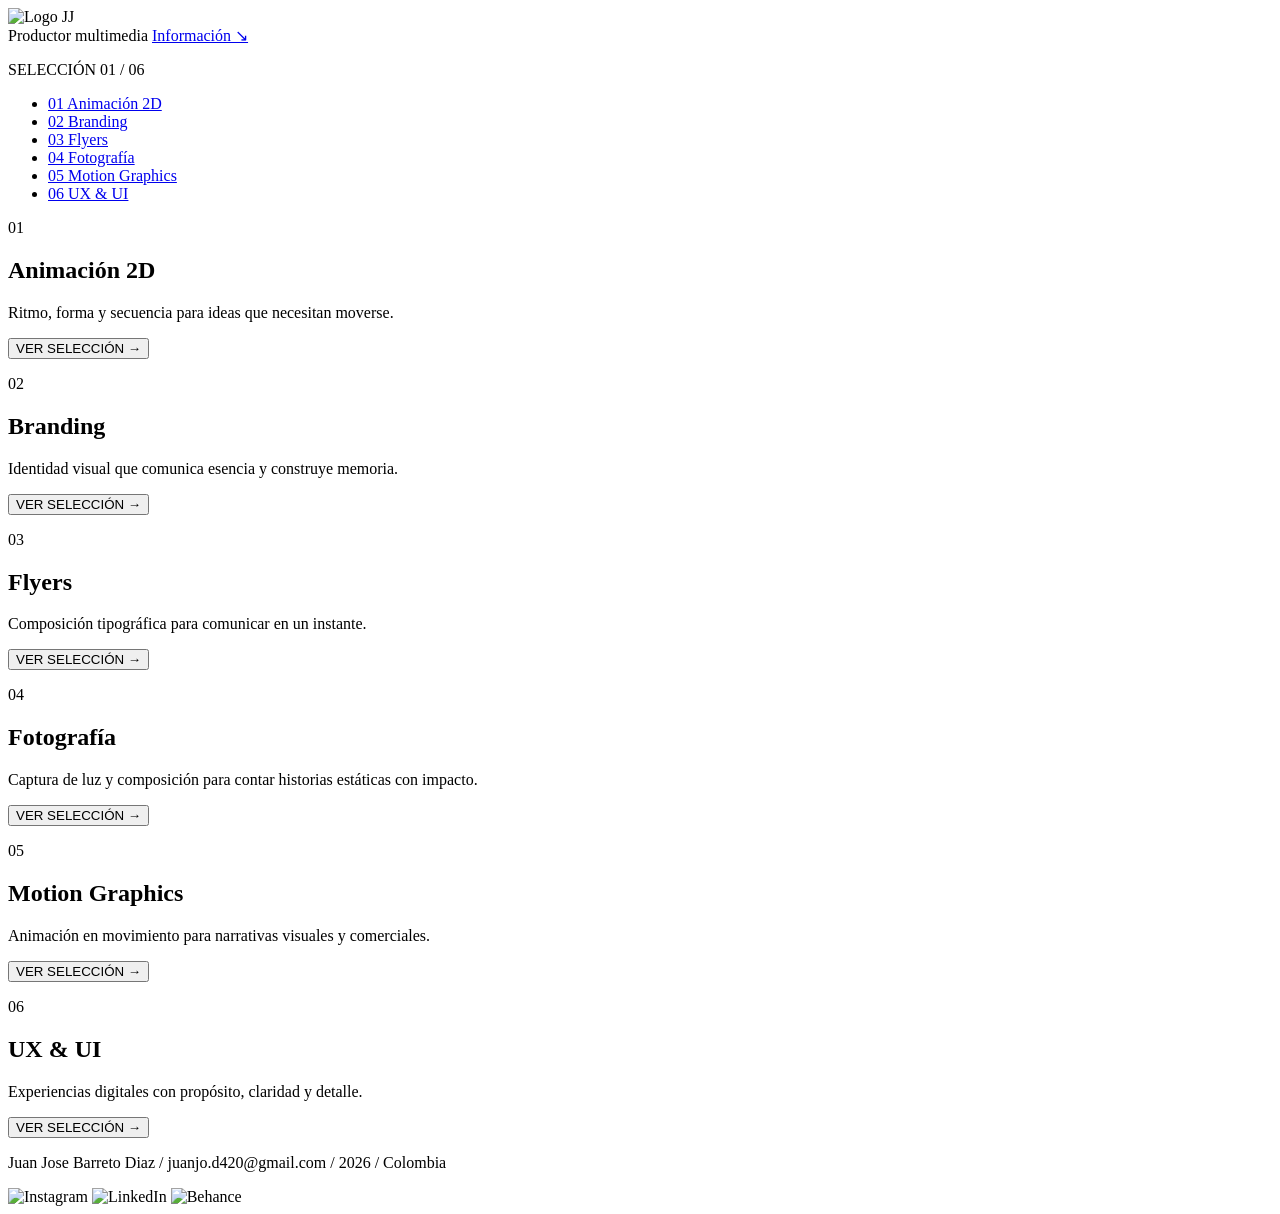
==== index.html @ 031a783a "Add files via upload" ====
<!DOCTYPE html>
<html lang="es">
<head>
  <!-- La "Cabeza": Aquí van las configuraciones invisibles y los enlaces -->
  <meta charset="UTF-8">
  <meta name="viewport" content="width=device-width, initial-scale=1.0">
  <title>Portafolio Animación 2D</title>
  
  <!-- Traemos las tipografías oficiales de tu diseño -->
  <link href="https://fonts.googleapis.com/css2?family=DM+Mono:wght@400;500&family=Inter:wght@400;600;800&display=swap" rel="stylesheet">
  
  <!-- Conectamos este archivo con nuestra "pintura" (CSS) -->
  <link rel="stylesheet" href="css/estilos.css">
</head>
<body>
  <!-- El "Cuerpo": Aquí va TODO lo que el usuario ve en pantalla -->

  <!-- 1. El menú súper pequeñito que vimos arriba a la derecha en el video -->
  <header class="menu-superior">
    
    <div class="logo-contenedor">
      <img src="https://placehold.co/40x40/FF5A36/FFFFFF?text=JJ" alt="Logo JJ" class="logo-img">
      <span class="logo-texto"></span>
    </div>

    <div class="menu-enlaces">
      <span class="pildora-header">Productor multimedia</span>
      <a href="informacion.html" class="pildora-header">Información ↘</a>
    </div>

  </header>
  <!-- 2. Una caja gigante que va a envolver nuestras dos columnas -->
  <div class="contenedor-dos-columnas">
    
    <!-- COLUMNA IZQUIERDA: Tu barra lateral de navegación -->
    <aside class="columna-izquierda">
      <p class="etiqueta-pequena">SELECCIÓN 01 / 06</p>
      
      <!-- Tu lista de botones (píldoras) -->
      <nav>
        <ul class="lista-botones">
          <li><a href="#animacion-2d" class="boton-pildora boton-activo">01 Animación 2D</a></li>
          <li><a href="#branding" class="boton-pildora">02 Branding</a></li>
          <li><a href="#flyers" class="boton-pildora">03 Flyers</a></li>
          <li><a href="#fotografia" class="boton-pildora">04 Fotografía</a></li>
          <li><a href="#motion-graphics" class="boton-pildora">05 Motion Graphics</a></li>
          <li><a href="#ux-ui" class="boton-pildora">06 UX & UI</a></li>
        </ul>
      </nav>
    </aside>

    <!-- COLUMNA DERECHA: La tarjeta grande donde muestras tu proyecto -->
    <!-- LA CAJA DE LA DERECHA -->
    <main class="columna-derecha">
      
      <!-- Tarjeta 01: Animación (Clara) -->
      <section class="tarjeta-proyecto" id="animacion-2d">
        <p class="numero-proyecto">01</p>
        <h1>Animación 2D</h1>
        <p class="descripcion">Ritmo, forma y secuencia para ideas que necesitan moverse.</p>
        <a href="animacion-interna.html"><button class="boton-ver-mas">VER SELECCIÓN →</button></a>
      </section>

      <!-- Tarjeta 02: Branding (Oscura) -->
      <section class="tarjeta-proyecto tarjeta-oscura-principal" id="branding">
        <p class="numero-proyecto">02</p>
        <h1>Branding</h1>
        <p class="descripcion">Identidad visual que comunica esencia y construye memoria.</p>
        <a href="branding-interna.html"><button class="boton-ver-mas">VER SELECCIÓN →</button></a>
      </section>

      <!-- Tarjeta 03: Flyers (Oscura) -->
      <section class="tarjeta-proyecto tarjeta-oscura-principal" id="flyers">
        <p class="numero-proyecto">03</p>
        <h1>Flyers</h1>
        <p class="descripcion">Composición tipográfica para comunicar en un instante.</p>
        <a href="flyers-interna.html"><button class="boton-ver-mas">VER SELECCIÓN →</button></a>
      </section>

      <!-- Tarjeta 04: Fotografía (Clara) -->
      <section class="tarjeta-proyecto" id="fotografia">
        <p class="numero-proyecto">04</p>
        <h1>Fotografía</h1>
        <p class="descripcion">Captura de luz y composición para contar historias estáticas con impacto.</p>
        <a href="fotografia-interna.html"><button class="boton-ver-mas">VER SELECCIÓN →</button></a>
      </section>

      <!-- Tarjeta 05: Motion Graphics (Oscura) -->
      <section class="tarjeta-proyecto tarjeta-oscura-principal" id="motion-graphics">
        <p class="numero-proyecto">05</p>
        <h1>Motion Graphics</h1>
        <p class="descripcion">Animación en movimiento para narrativas visuales y comerciales.</p>
        <a href="motion-interna.html"><button class="boton-ver-mas">VER SELECCIÓN →</button></a>
      </section>

      <!-- Tarjeta 06: UX & UI (Clara) -->
      <section class="tarjeta-proyecto" id="ux-ui">
        <p class="numero-proyecto">06</p>
        <h1>UX & UI</h1>
        <p class="descripcion">Experiencias digitales con propósito, claridad y detalle.</p>
        <a href="ux-interna.html"><button class="boton-ver-mas">VER SELECCIÓN →</button></a>
      </section>

    </main> <!-- FIN DE LA CAJA DE LA DERECHA -->
    
    <!-- Puedes seguir duplicando esto para Fotografía, Motion Graphics, etc. -->

  </div>
  <footer class="pie-pagina">
    <p>Juan Jose Barreto Diaz / juanjo.d420@gmail.com / 2026 / Colombia</p>
    
    <div class="redes-sociales">
      <img src="https://placehold.co/30x30/0A1128/FFFFFF?text=IG" alt="Instagram">
      <img src="https://placehold.co/30x30/0A1128/FFFFFF?text=IN" alt="LinkedIn">
      <img src="https://placehold.co/30x30/0A1128/FFFFFF?text=Be" alt="Behance">
    </div>
  </footer>
</body>
</html>
</body>
</html>
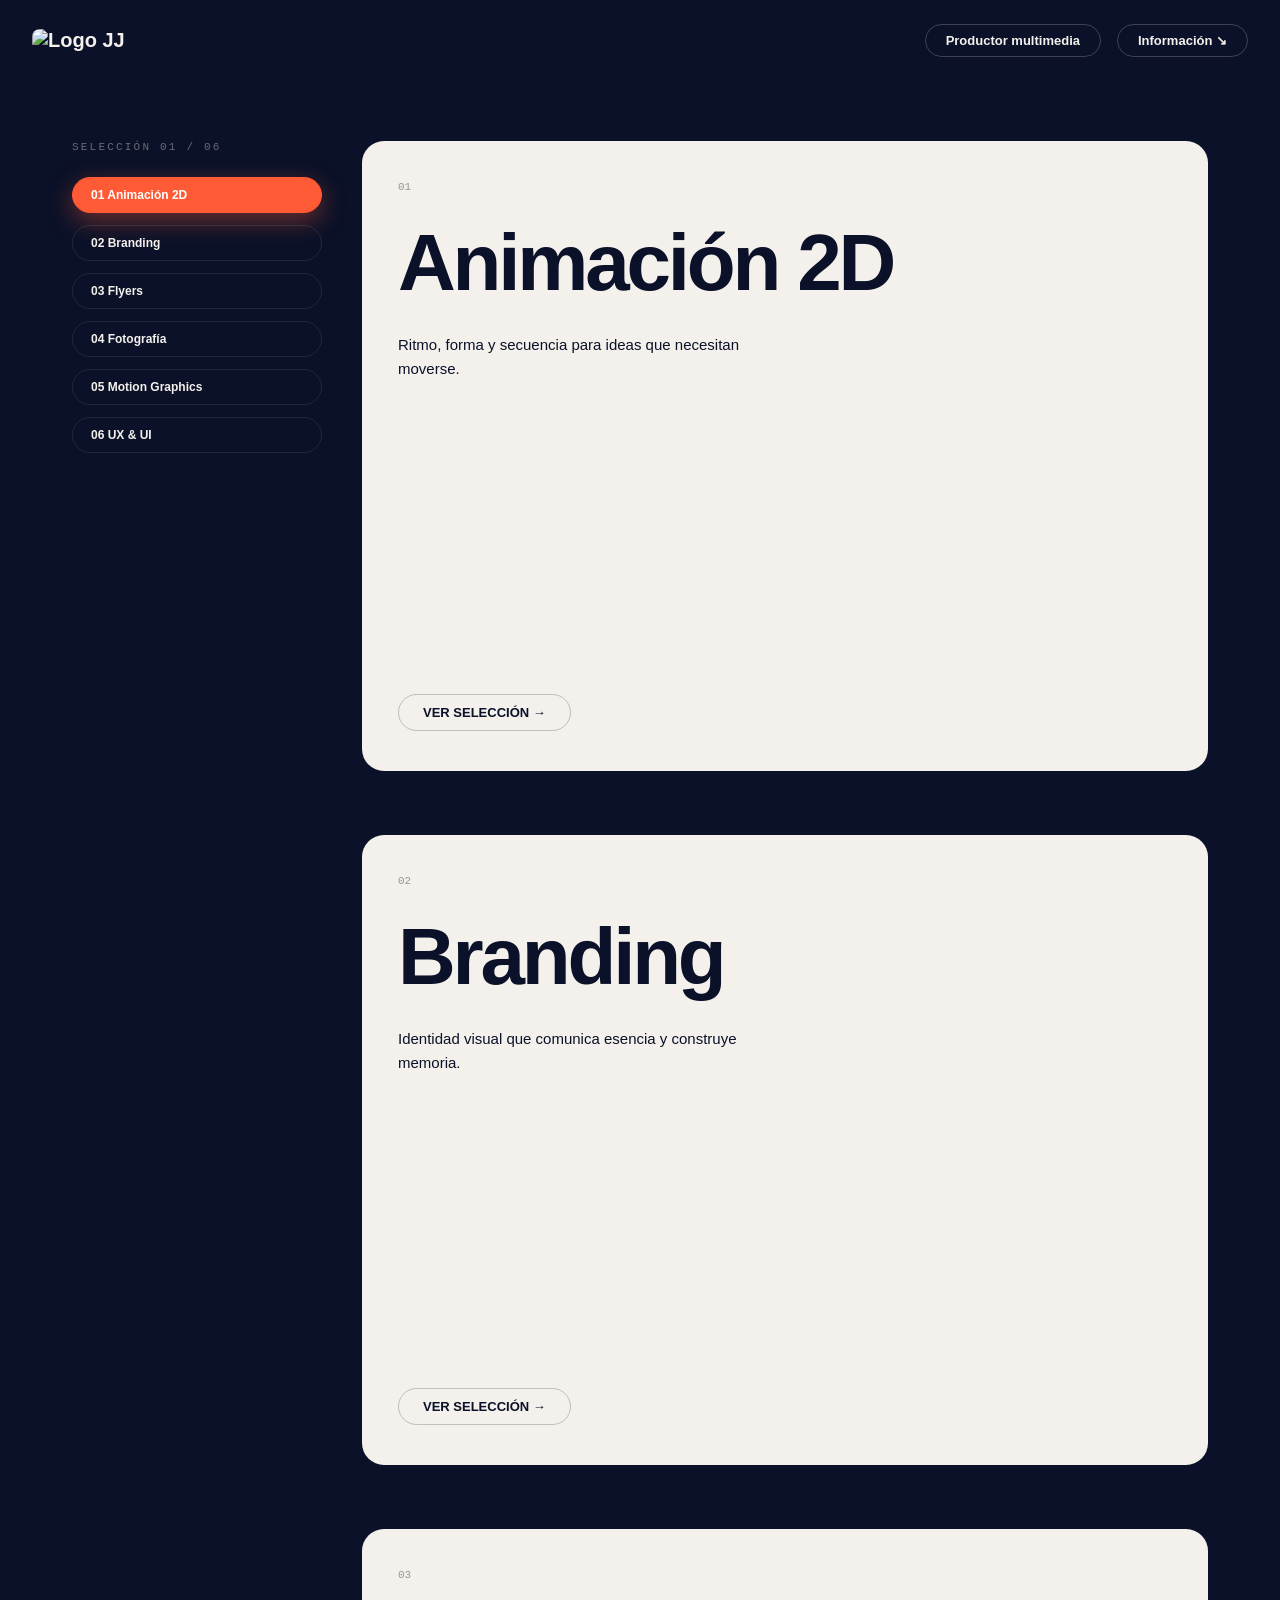
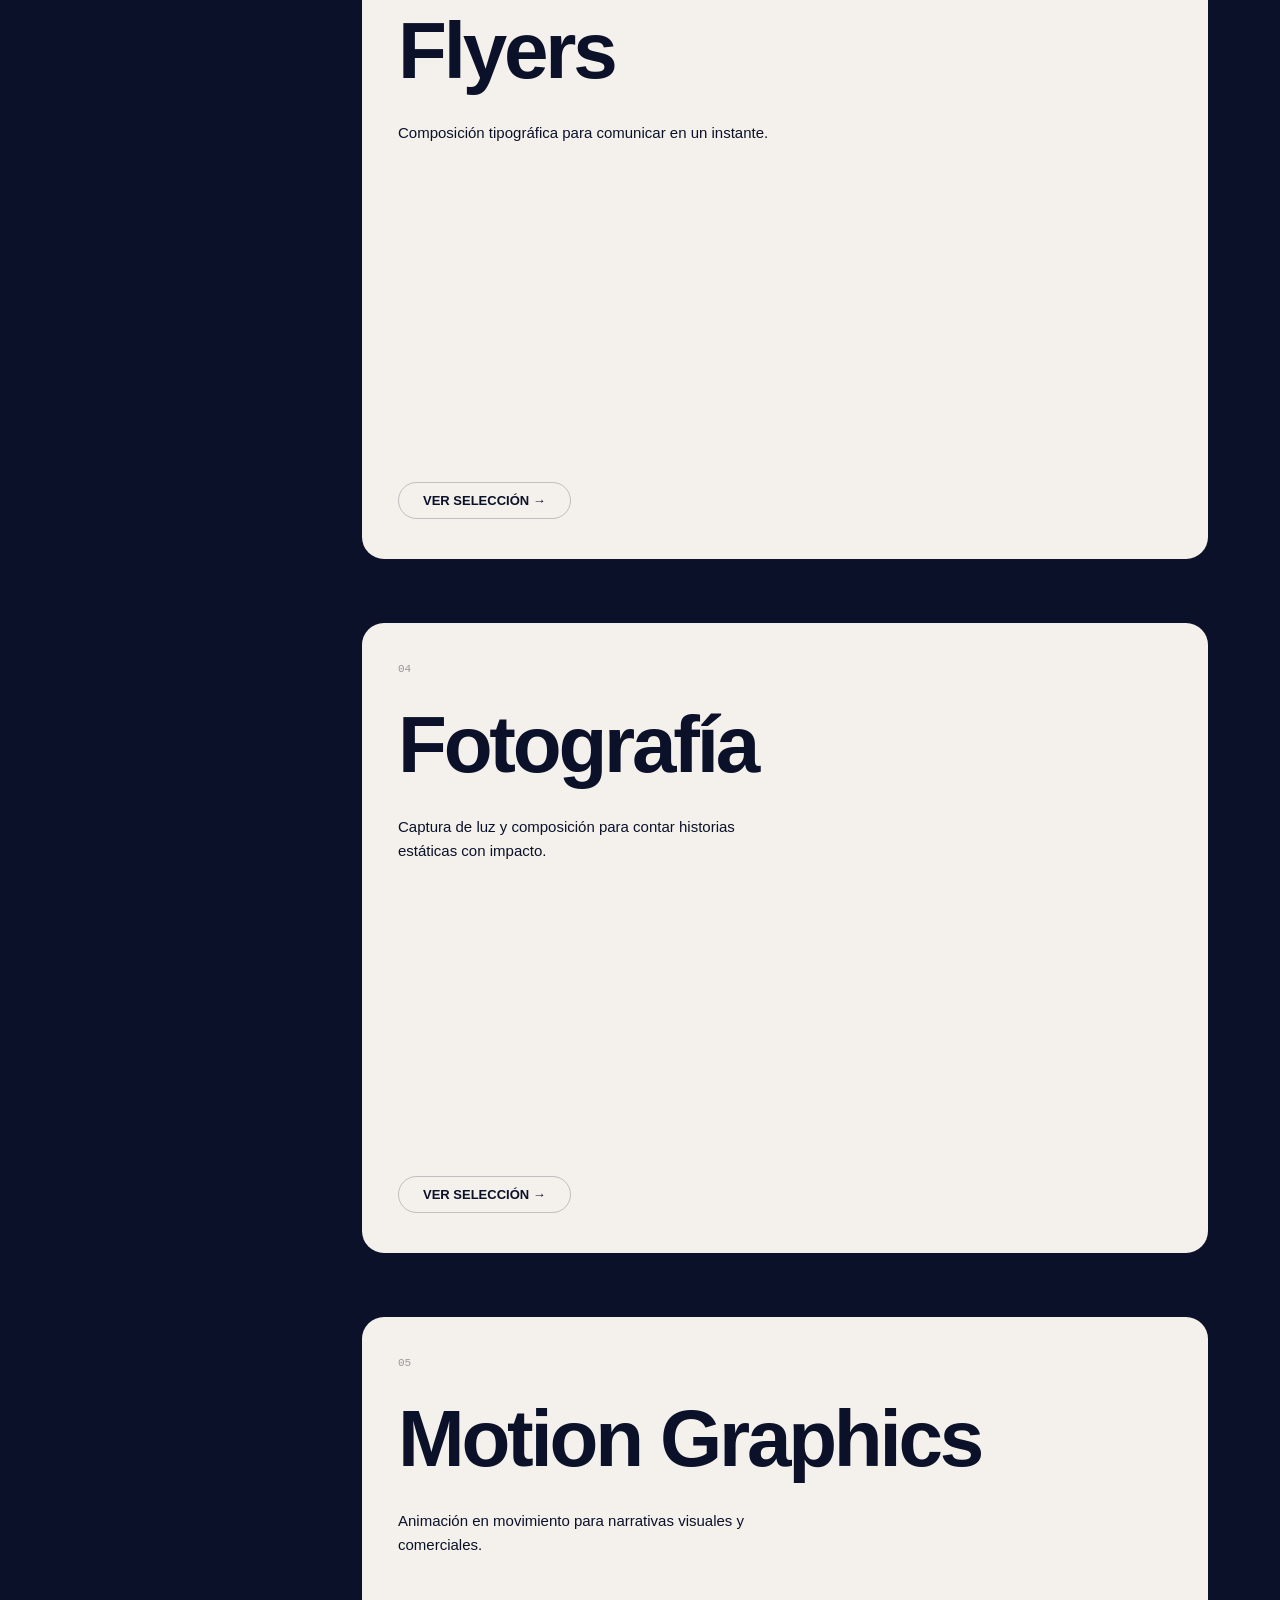
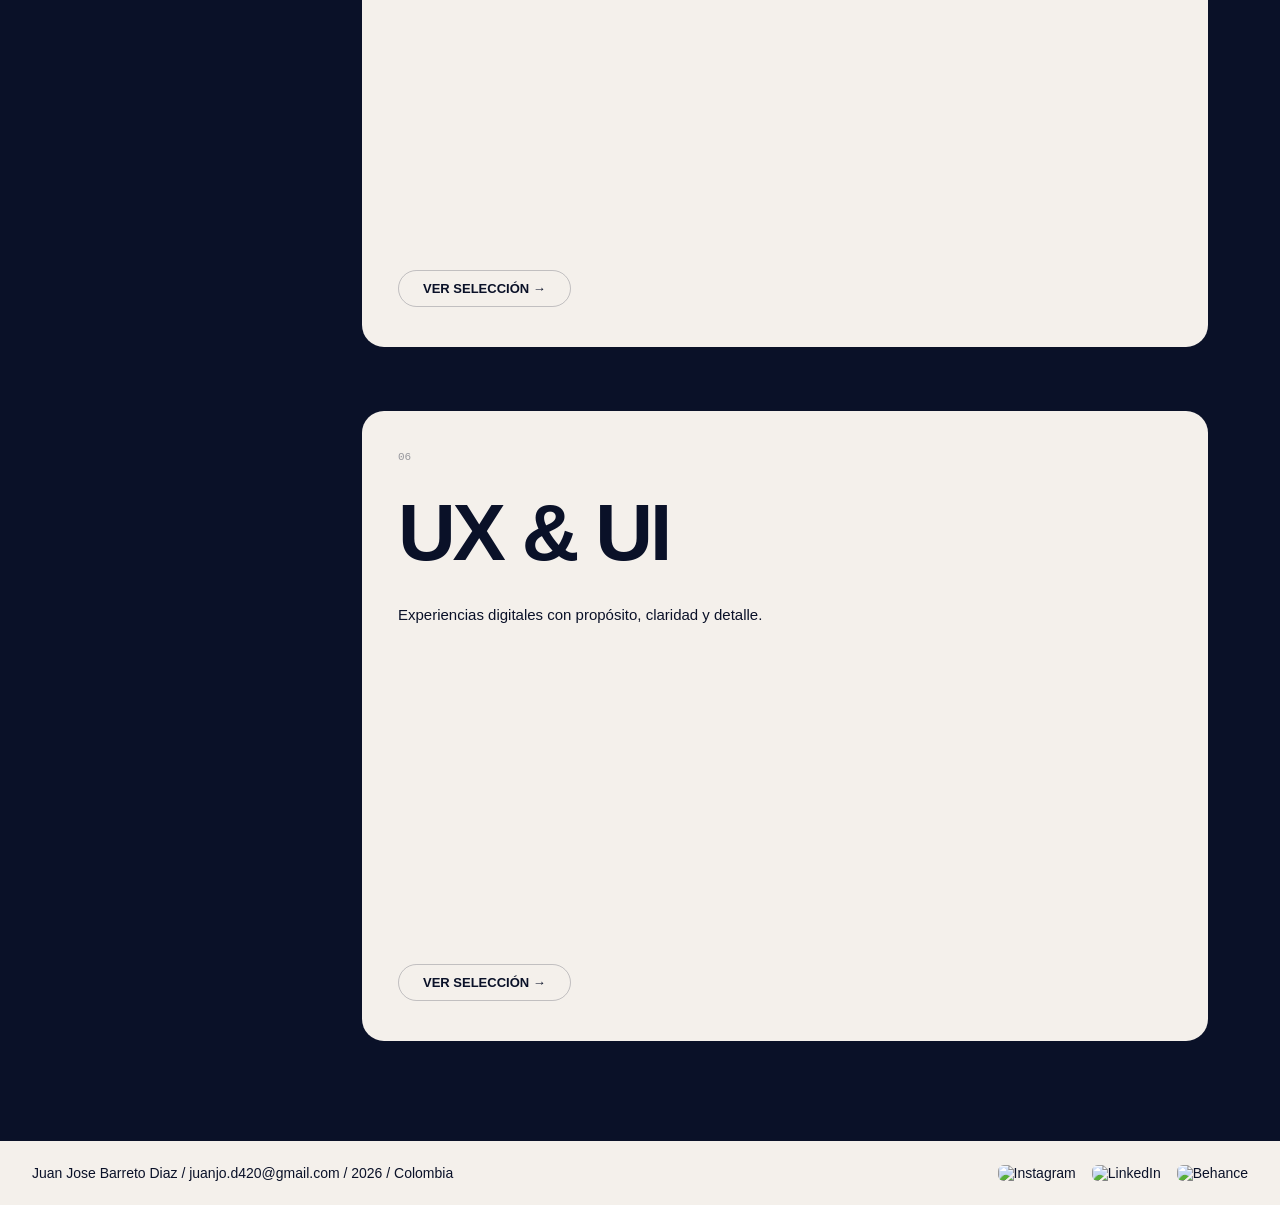
==== commit 53ce750e: "Update index.html" ====
--- a/index.html
+++ b/index.html
@@ -4,7 +4,7 @@
   <!-- La "Cabeza": Aquí van las configuraciones invisibles y los enlaces -->
   <meta charset="UTF-8">
   <meta name="viewport" content="width=device-width, initial-scale=1.0">
-  <title>Portafolio Animación 2D</title>
+  <title>Portafolio Juan Barreto</title>
   
   <!-- Traemos las tipografías oficiales de tu diseño -->
   <link href="https://fonts.googleapis.com/css2?family=DM+Mono:wght@400;500&family=Inter:wght@400;600;800&display=swap" rel="stylesheet">
@@ -118,4 +118,4 @@
 </body>
 </html>
 </body>
-</html>+</html>
--- a/css/estilos.css
+++ b/css/estilos.css
@@ -0,0 +1,464 @@
+/* --- 1. RESET Y PALETA DE COLORES --- */
+* {
+  margin: 0;
+  padding: 0;
+  box-sizing: border-box; /* Obliga a las cajas a respetar su tamaño exacto */
+}
+
+:root {
+  /* Guardamos los colores de Figma como variables para no repetir códigos */
+  --color-fondo: #0A1128;      /* Azul marino profundo */
+  --color-tarjeta: #F4F0EB;    /* Hueso / Claro */
+  --color-texto-oscuro: #0A1128;
+  --color-texto-claro: #F4F0EB;
+  --color-acento: #FF5A36;     /* Naranja vibrante para el botón activo */
+}
+
+body {
+  background-color: var(--color-fondo);
+  color: var(--color-texto-claro);
+  font-family: 'Inter', sans-serif; /* Tu tipografía principal */
+}
+html {
+  scroll-behavior: smooth; /* Hace que el salto de página sea un deslizamiento suave */
+}
+/* --- 2. EL LAYOUT DE DOS COLUMNAS --- */
+
+.contenedor-dos-columnas {
+  display: flex; /* ¡Magia! Esto pone la columna izquierda y derecha en fila */
+  gap: 40px; /* Crea un espacio uniforme entre el menú y la tarjeta */
+  max-width: 1200px; /* Evita que el diseño se estire al infinito en pantallas grandes */
+  margin: 60px auto; /* Centra todo el bloque en la mitad de la pantalla */
+  padding: 0 32px;
+}
+
+/* Le damos un ancho fijo al menú de la izquierda */
+.columna-izquierda {
+  width: 250px; 
+  position: sticky; /* "Pega" la barra a la pantalla */
+  top: 40px; /* Deja un respiro de 40px en la parte superior */
+  align-self: flex-start; /* Vital para que sticky funcione dentro de Flexbox */
+}
+
+/* Le decimos a la tarjeta de la derecha que ocupe todo el espacio sobrante */
+/* Asegúrate de que tenga el punto al inicio */
+.columna-derecha {
+  flex: 1; 
+  display: flex;
+  flex-direction: column; /* Esta es la orden estricta para apilar hacia abajo */
+  gap: 24px; /* Espacio vertical entre tarjetas */
+}
+/* --- 3. MENÚ SUPERIOR --- */
+/* --- 3. MENÚ SUPERIOR (ENCABEZADO) --- */
+.menu-superior {
+  display: flex;
+  justify-content: space-between; /* Separa el logo a la izquierda y el menú a la derecha */
+  align-items: center; /* Centra todo verticalmente */
+  padding: 24px 32px;
+  font-family: 'Inter', sans-serif;
+  font-size: 13px;
+  font-weight: 600;
+}
+
+/* Estilos del Logo */
+.logo-contenedor {
+  display: flex;
+  align-items: center;
+  gap: 12px;
+  font-size: 20px;
+  font-weight: 800;
+  color: var(--color-texto-claro);
+}
+
+.logo-img {
+  border-radius: 8px; /* Bordes ligeramente curvos para el logo */
+}
+
+/* Estilos de las Píldoras del menú superior */
+.menu-enlaces {
+  display: flex;
+  gap: 16px;
+}
+
+.pildora-header {
+  border: 1px solid rgba(244, 240, 235, 0.22);
+  padding: 8px 20px;
+  border-radius: 100px;
+  color: var(--color-texto-claro);
+  text-decoration: none;
+  transition: all 0.3s ease;
+  display: flex;
+  align-items: center;
+}
+
+/* La píldora que es un enlace cambia de color al pasar el mouse */
+a.pildora-header:hover {
+  background-color: var(--color-texto-claro);
+  color: var(--color-texto-oscuro);
+}
+
+
+/* --- 9. PIE DE PÁGINA (FOOTER) --- */
+.pie-pagina {
+  background-color: var(--color-tarjeta); /* Fondo claro de Figma */
+  color: var(--color-texto-oscuro);
+  display: flex;
+  justify-content: space-between; /* Texto a la izquierda, íconos a la derecha */
+  align-items: center;
+  padding: 24px 32px;
+  font-family: 'Inter', sans-serif;
+  font-size: 14px;
+  margin-top: 60px; /* Separación respecto a la última tarjeta */
+}
+
+.redes-sociales {
+  display: flex;
+  gap: 16px;
+}
+
+.redes-sociales img {
+  border-radius: 6px;
+  cursor: pointer;
+  transition: transform 0.3s ease;
+}
+
+.redes-sociales img:hover {
+  transform: translateY(-3px); /* Pequeño salto al pasar el mouse */
+}
+/* --- 4. BARRA LATERAL Y PÍLDORAS --- */
+.etiqueta-pequena {
+  font-family: 'DM Mono', monospace;
+  font-size: 11px;
+  letter-spacing: 0.2em; /* Separa las letras para un toque elegante */
+  color: rgba(244, 240, 235, 0.4);
+  margin-bottom: 24px;
+}
+
+.lista-botones {
+  display: flex;
+  flex-direction: column; /* Apila los botones hacia abajo */
+  gap: 12px;
+  list-style: none; /* Le quita las viñetas (puntos) a la lista */
+}
+
+.boton-pildora {
+  display: block;
+  text-decoration: none;
+  color: var(--color-texto-claro);
+  font-weight: 600;
+  font-size: 12px;
+  padding: 10px 18px;
+  border-radius: 100px;
+  border: 1px solid rgba(244, 240, 235, 0.1);
+  transition: all 0.3s ease;
+  
+  /* NUEVO: Evita que el texto se parta en dos líneas */
+  white-space: nowrap; 
+}
+
+/* Efecto al pasar el mouse por encima de una píldora inactiva */
+.boton-pildora:hover {
+  background-color: rgba(244, 240, 235, 0.05);
+}
+
+/* El estilo de la píldora que está seleccionada actualmente */
+.boton-activo {
+  background-color: var(--color-acento);
+  border-color: var(--color-acento);
+  color: #FFFFFF;
+  box-shadow: 0 8px 26px rgba(255, 90, 54, 0.4); /* La sombra brillante de Figma */
+}
+/* --- 5. LA TARJETA PRINCIPAL --- */
+.tarjeta-proyecto {
+  background-color: var(--color-tarjeta);
+  color: var(--color-texto-oscuro);
+  border-radius: 22px;
+  padding: 40px 36px;
+  min-height: 70vh;
+  display: flex;
+  flex-direction: column; 
+  
+  /* NUEVO: Forzamos el margen inferior por si el "gap" falla */
+  margin-bottom: 40px; 
+}
+/* NUEVO: Como envolvimos el botón en un enlace <a>, el enlace es el que debe empujarse hacia abajo */
+.tarjeta-proyecto a {
+  margin-top: auto; 
+  align-self: flex-start;
+  text-decoration: none;
+}
+
+.numero-proyecto {
+  font-family: 'DM Mono', monospace;
+  font-size: 11px;
+  color: rgba(10, 17, 40, 0.4);
+  margin-bottom: 24px;
+}
+
+.tarjeta-proyecto h1 {
+  font-size: 80px; /* Un tamaño de letra impactante */
+  font-weight: 800;
+  letter-spacing: -0.04em;
+  margin-bottom: 24px;
+}
+
+.descripcion {
+  font-size: 15px;
+  max-width: 400px; /* Evita que el texto se estire de lado a lado */
+  line-height: 1.6;
+}
+/* --- 6. EL BOTÓN "GHOST" (Ver Selección) --- */
+/* El botón en sí (le quitamos el margin-top que tenía antes) */
+.boton-ver-mas {
+  background-color: transparent;
+  color: var(--color-texto-oscuro);
+  border: 1.5px solid rgba(10, 17, 40, 0.22);
+  padding: 10px 24px;
+  border-radius: 100px;
+  font-family: 'Inter', sans-serif;
+  font-weight: 600;
+  font-size: 13px;
+  cursor: pointer;
+  transition: all 0.3s ease;
+}
+
+/* Efecto interactivo al pasar el mouse (100% CSS) */
+.boton-ver-mas:hover {
+  background-color: var(--color-texto-oscuro);
+  color: var(--color-tarjeta);
+}
+/* --- 7. ESTILOS DE LA PÁGINA "INFORMACIÓN" --- */
+
+/* =========================================
+   7. PÁGINA "INFORMACIÓN" (PERFIL DETALLADO)
+   ========================================= */
+
+/* --- El botón invisible del header --- */
+.enlace-volver {
+  color: var(--color-texto-claro);
+  text-decoration: none;
+  font-family: 'DM Mono', monospace;
+  font-size: 11px;
+  letter-spacing: 0.1em;
+  text-transform: uppercase;
+}
+
+/* --- Tarjeta de la Izquierda (Foto) --- */
+.tarjeta-foto {
+  background-color: #0D1535; /* Azul oscuro */
+  border: 1px solid rgba(244, 240, 235, 0.07);
+  border-radius: 22px;
+  height: 400px;
+  display: flex;
+  justify-content: center;
+  align-items: center;
+  position: relative; /* Para poder pegar textos a las esquinas */
+}
+
+/* El aro naranja de la foto */
+.circulo-borde {
+  width: 220px;
+  height: 220px;
+  border: 1px solid var(--color-acento); /* Naranja */
+  border-radius: 50%;
+  display: flex;
+  justify-content: center;
+  align-items: center;
+}
+
+.logo-interno {
+  width: 120px;
+  height: auto;
+  border-radius: 50%; /* Cuando subas tu foto real, se hará redonda */
+}
+
+/* Textos pegados a las esquinas de la tarjeta */
+.etiqueta-mono {
+  font-family: 'DM Mono', monospace;
+  font-size: 11px;
+  letter-spacing: 0.2em;
+  color: rgba(244, 240, 235, 0.4);
+}
+
+.esquina-top {
+  position: absolute;
+  top: 24px;
+  right: 24px;
+}
+
+.esquina-bottom {
+  position: absolute;
+  bottom: 24px;
+  left: 24px;
+}
+
+/* --- Columna Derecha (Información) --- */
+.info-detallada {
+  gap: 0; /* Quitamos el gap genérico porque usamos líneas divisorias */
+}
+
+.info-bloque {
+  border-top: 1px solid rgba(244, 240, 235, 0.1); /* La línea horizontal elegante */
+  padding: 40px 0;
+  display: flex;
+  flex-direction: column;
+}
+
+.sin-borde {
+  border-top: none;
+  padding-top: 0;
+}
+
+/* Textos */
+.etiqueta-naranja {
+  font-family: 'DM Mono', monospace;
+  font-size: 11px;
+  letter-spacing: 0.2em;
+  color: var(--color-acento); /* Naranja vibrante */
+  margin-bottom: 20px;
+  text-transform: uppercase;
+}
+
+.titulo-gigante {
+  font-size: 84px;
+  font-weight: 800;
+  letter-spacing: -0.04em;
+  line-height: 0.95;
+  margin-bottom: 24px;
+}
+
+.subtitulo-italica {
+  font-size: 18px;
+  font-style: italic;
+  color: rgba(244, 240, 235, 0.6);
+  margin-bottom: 20px;
+}
+
+/* Un pequeño grid para poner la etiqueta naranja a la izquierda y el texto a la derecha */
+.bloque-contenido {
+  display: grid;
+  grid-template-columns: 180px 1fr; /* Columna 1 pequeña, Columna 2 grande */
+  gap: 20px;
+}
+
+.texto-info {
+  font-size: 15px;
+  line-height: 1.7;
+  color: rgba(244, 240, 235, 0.85);
+  max-width: 800px;
+}
+
+/* --- Sección de Skills (Grid de 2 Columnas) --- */
+.skills-grid {
+  display: grid;
+  grid-template-columns: 1fr 1fr; /* Dos columnas iguales */
+  column-gap: 60px;
+}
+
+.skill-item {
+  border-bottom: 1px solid rgba(244, 240, 235, 0.05); /* Línea inferior a cada skill */
+  padding: 16px 0;
+  display: flex;
+  align-items: center;
+  font-size: 14px;
+  color: var(--color-texto-claro);
+}
+
+.flecha-naranja {
+  color: var(--color-acento);
+  margin: 0 12px;
+}
+
+/* Footer de Información */
+.footer-info {
+  text-align: right;
+  font-family: 'DM Mono', monospace;
+  font-size: 11px;
+  letter-spacing: 0.1em;
+  color: rgba(244, 240, 235, 0.3);
+  padding: 40px 0 60px;
+  border-top: 1px solid rgba(244, 240, 235, 0.1);
+}
+/* --- 8. VISTA INTERNA (CARRUSEL HORIZONTAL) --- */
+
+.vista-interna {
+  padding: 0 32px;
+  display: flex;
+  flex-direction: column;
+  height: calc(100vh - 100px); /* Ocupa el resto de la pantalla */
+}
+
+.cabecera-interna h1 {
+  font-size: 64px;
+  font-weight: 800;
+  letter-spacing: -0.04em;
+  margin-bottom: 12px;
+}
+
+.cabecera-interna p {
+  font-size: 16px;
+  color: rgba(244, 240, 235, 0.8);
+  margin-bottom: 40px;
+}
+
+.separador-metadata {
+  display: flex;
+  justify-content: space-between;
+  border-bottom: 1px solid rgba(244, 240, 235, 0.1);
+  padding-bottom: 16px;
+  margin-bottom: 32px;
+}
+
+/* El Contenedor del Carrusel */
+.carrusel-proyectos {
+  display: flex;
+  gap: 12px; /* Dato exacto de Figma */
+  overflow-x: auto; /* Permite el scroll horizontal */
+  padding-bottom: 24px;
+  
+  /* Efecto magnético moderno */
+  scroll-snap-type: x mandatory;
+  scroll-behavior: smooth;
+  
+  /* Oculta la barra de scroll fea del navegador para que se vea limpio */
+  scrollbar-width: none; 
+}
+.carrusel-proyectos::-webkit-scrollbar {
+  display: none;
+}
+
+/* Las Tarjetas Oscuras (Dato exacto de Figma) */
+.tarjeta-oscura {
+  flex: 0 0 308px; /* Ancho fijo exacto de 308px */
+  background-color: var(--color-fondo);
+  border: 1px solid rgba(244, 240, 235, 0.07);
+  border-radius: 18px;
+  padding: 18px 22px 20px;
+  display: flex;
+  flex-direction: column;
+  
+  /* Hace que cada tarjeta encaje al hacer scroll */
+  scroll-snap-align: start; 
+}
+
+.espacio-grafico {
+  height: 250px;
+  display: flex;
+  justify-content: center;
+  align-items: center;
+  margin-bottom: auto;
+}
+
+.tarjeta-oscura-textos {
+  display: flex;
+  flex-wrap: wrap;
+  align-items: center;
+  border-top: 1px solid rgba(244, 240, 235, 0.1);
+  padding-top: 16px;
+}
+
+.tarjeta-oscura-textos h3 {
+  width: 100%;
+  font-size: 16px;
+  margin-bottom: 8px;
+}
